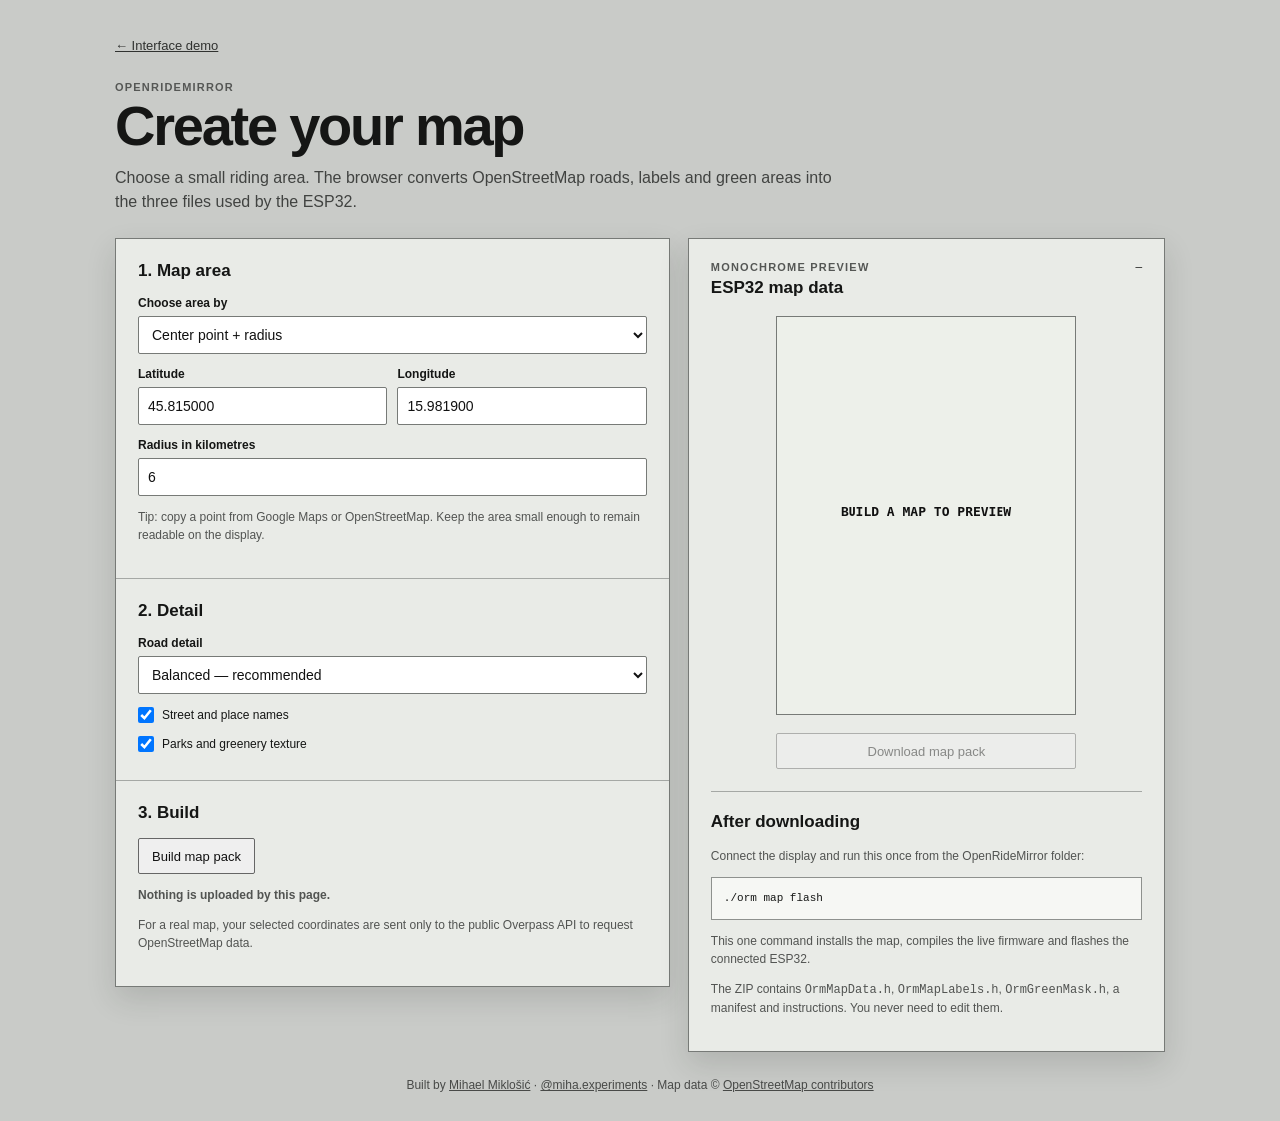
==== web-demo/map-builder.html @ 9146e2a1 "Add browser map builder and simple setup flow" ====
<!doctype html>
<html lang="en">
  <head>
    <meta charset="UTF-8" />
    <meta name="viewport" content="width=device-width, initial-scale=1" />
    <meta name="description" content="Generate an offline OpenRideMirror map pack directly in your browser." />
    <title>OpenRideMirror map builder</title>
    <link rel="stylesheet" href="map-builder.css" />
  </head>
  <body>
    <main>
      <header>
        <a class="back" href="index.html">← Interface demo</a>
        <p class="eyebrow">OpenRideMirror</p>
        <h1>Create your map</h1>
        <p>Choose a small riding area. The browser converts OpenStreetMap roads, labels and green areas into the three files used by the ESP32.</p>
      </header>

      <div class="layout">
        <form id="builder" novalidate>
          <section>
            <h2>1. Map area</h2>
            <label for="area-type">Choose area by</label>
            <select id="area-type">
              <option value="center-radius">Center point + radius</option>
              <option value="bbox">Bounding box</option>
              <option value="sample">Built-in Jarun sample (works offline)</option>
            </select>

            <div id="center-options">
              <div class="two-columns">
                <div><label for="latitude">Latitude</label><input id="latitude" type="number" step="0.000001" value="45.815000" /></div>
                <div><label for="longitude">Longitude</label><input id="longitude" type="number" step="0.000001" value="15.981900" /></div>
              </div>
              <label for="radius">Radius in kilometres</label>
              <input id="radius" type="number" min="0.5" max="15" step="0.5" value="6" />
            </div>

            <div id="bbox-options" hidden>
              <div class="two-columns">
                <div><label for="south">South</label><input id="south" type="number" step="0.000001" value="45.750000" /></div>
                <div><label for="west">West</label><input id="west" type="number" step="0.000001" value="15.900000" /></div>
                <div><label for="north">North</label><input id="north" type="number" step="0.000001" value="45.820000" /></div>
                <div><label for="east">East</label><input id="east" type="number" step="0.000001" value="16.000000" /></div>
              </div>
            </div>
            <p class="hint">Tip: copy a point from Google Maps or OpenStreetMap. Keep the area small enough to remain readable on the display.</p>
          </section>

          <section>
            <h2>2. Detail</h2>
            <label for="preset">Road detail</label>
            <select id="preset">
              <option value="minimal">Minimal</option>
              <option value="balanced" selected>Balanced — recommended</option>
              <option value="detailed">Detailed</option>
            </select>
            <label class="check"><input id="labels" type="checkbox" checked /> Street and place names</label>
            <label class="check"><input id="green" type="checkbox" checked /> Parks and greenery texture</label>
          </section>

          <section>
            <h2>3. Build</h2>
            <button id="build" type="submit">Build map pack</button>
            <p id="status" class="status" aria-live="polite">Nothing is uploaded by this page.</p>
            <p class="hint">For a real map, your selected coordinates are sent only to the public Overpass API to request OpenStreetMap data.</p>
          </section>
        </form>

        <aside>
          <div class="preview-heading">
            <div><p class="eyebrow">Monochrome preview</p><h2>ESP32 map data</h2></div>
            <span id="size">—</span>
          </div>
          <canvas id="preview" width="300" height="400" aria-label="Generated map preview"></canvas>
          <button id="download" type="button" disabled>Download map pack</button>

          <div class="next">
            <h2>After downloading</h2>
            <p>Connect the display and run this once from the OpenRideMirror folder:</p>
            <pre><code>./orm map flash</code></pre>
            <p>This one command installs the map, compiles the live firmware and flashes the connected ESP32.</p>
            <p>The ZIP contains <code>OrmMapData.h</code>, <code>OrmMapLabels.h</code>, <code>OrmGreenMask.h</code>, a manifest and instructions. You never need to edit them.</p>
          </div>
        </aside>
      </div>

      <footer>
        Built by <a href="https://mihaelmiklosic.com">Mihael Miklošić</a>
        · <a href="https://www.instagram.com/miha.experiments/">@miha.experiments</a>
        · Map data © <a href="https://www.openstreetmap.org/copyright">OpenStreetMap contributors</a>
      </footer>
    </main>
    <script src="map-builder.js"></script>
  </body>
</html>
---- web-demo/map-builder.css ----
:root { color-scheme: light; font-family: Arial, Helvetica, sans-serif; color: #151615; background: #c9cbc8; }
* { box-sizing: border-box; }
body { min-width: 320px; min-height: 100vh; margin: 0; background: #c9cbc8; }
main { width: min(1050px, calc(100% - 28px)); margin: 0 auto; padding: 36px 0 26px; }
header { max-width: 720px; margin-bottom: 24px; }
.back { display: inline-block; margin-bottom: 28px; color: #303230; font-size: 13px; }
.eyebrow { margin: 0 0 5px; color: #555755; font-size: 11px; font-weight: 700; letter-spacing: .11em; text-transform: uppercase; }
h1 { margin: 0 0 12px; font-size: clamp(34px, 6vw, 56px); line-height: 1; letter-spacing: -.04em; }
header > p:last-child { margin: 0; color: #414341; font-size: 16px; line-height: 1.5; }
.layout { display: grid; grid-template-columns: minmax(0, 1fr) minmax(340px, .86fr); gap: 18px; align-items: start; }
form, aside { border: 1px solid #777a77; background: #e9ebe7; box-shadow: 0 12px 28px rgb(30 32 30 / 14%); }
section { padding: 22px; border-bottom: 1px solid #a5a8a5; }
section:last-child { border-bottom: 0; }
h2 { margin: 0 0 15px; font-size: 17px; }
label { display: block; margin: 13px 0 6px; font-size: 12px; font-weight: 700; }
select, input[type="number"] { width: 100%; min-height: 38px; padding: 7px 9px; border: 1px solid #777a77; border-radius: 2px; color: #111; background: #fff; font: 14px Arial, Helvetica, sans-serif; }
.two-columns { display: grid; grid-template-columns: repeat(2, minmax(0, 1fr)); gap: 0 10px; }
.check { display: flex; align-items: center; gap: 8px; font-weight: 400; }
.check input { width: 16px; height: 16px; margin: 0; }
.hint, .status, .next p { color: #525452; font-size: 12px; line-height: 1.5; }
.status { min-height: 18px; margin-bottom: 0; font-weight: 700; }
.status.error { color: #8d1717; }
button { min-height: 36px; padding: 0 13px; border: 1px solid #666; border-radius: 2px; color: #111; background: #efefef; font: 13px Arial, Helvetica, sans-serif; cursor: pointer; }
button:hover:not(:disabled) { background: #fff; }
button:active:not(:disabled) { background: #d7d7d7; }
button:disabled { cursor: not-allowed; opacity: .45; }
button:focus-visible, select:focus-visible, input:focus-visible, a:focus-visible { outline: 2px solid #111; outline-offset: 2px; }
aside { position: sticky; top: 18px; padding: 22px; }
.preview-heading { display: flex; justify-content: space-between; align-items: start; gap: 12px; }
.preview-heading h2 { margin-bottom: 0; }
#size { font: 11px ui-monospace, SFMono-Regular, Menlo, monospace; }
#preview { display: block; width: min(100%, 300px); height: auto; margin: 18px auto; border: 1px solid #777a77; background: #edf0ea; image-rendering: pixelated; }
#download { display: block; width: min(100%, 300px); margin: 0 auto; }
.next { margin-top: 22px; padding-top: 20px; border-top: 1px solid #a5a8a5; }
.next pre { overflow: auto; padding: 12px; border: 1px solid #8e918e; background: #f6f7f4; font: 11px/1.55 ui-monospace, SFMono-Regular, Menlo, monospace; }
code { font-family: ui-monospace, SFMono-Regular, Menlo, monospace; }
footer { padding-top: 24px; color: #484a48; font-size: 12px; line-height: 1.6; text-align: center; }
footer a { color: inherit; }
@media (max-width: 760px) { main { width: min(100% - 18px, 620px); padding-top: 22px; } .layout { grid-template-columns: 1fr; } aside { position: static; } }
@media (max-width: 420px) { section, aside { padding: 17px; } .two-columns { grid-template-columns: 1fr; gap: 0; } }
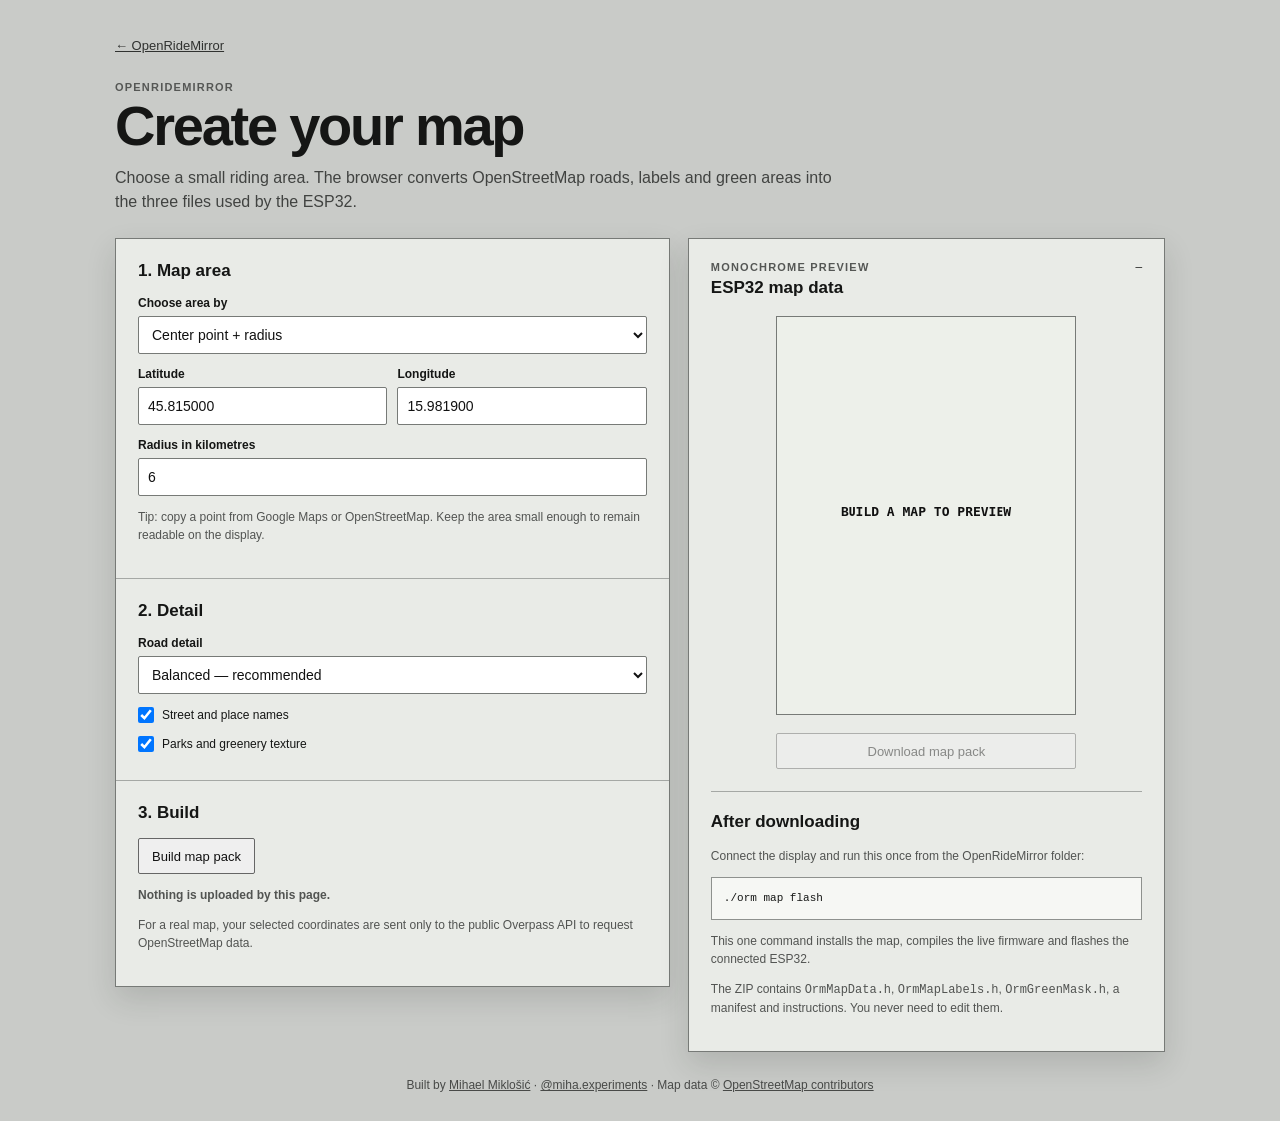
==== commit 5571e505: "Explain Garmin data flow and add project FAQ" ====
--- a/web-demo/map-builder.html
+++ b/web-demo/map-builder.html
@@ -10,7 +10,7 @@
   <body>
     <main>
       <header>
-        <a class="back" href="index.html">← Interface demo</a>
+        <a class="back" href="index.html">← OpenRideMirror</a>
         <p class="eyebrow">OpenRideMirror</p>
         <h1>Create your map</h1>
         <p>Choose a small riding area. The browser converts OpenStreetMap roads, labels and green areas into the three files used by the ESP32.</p>
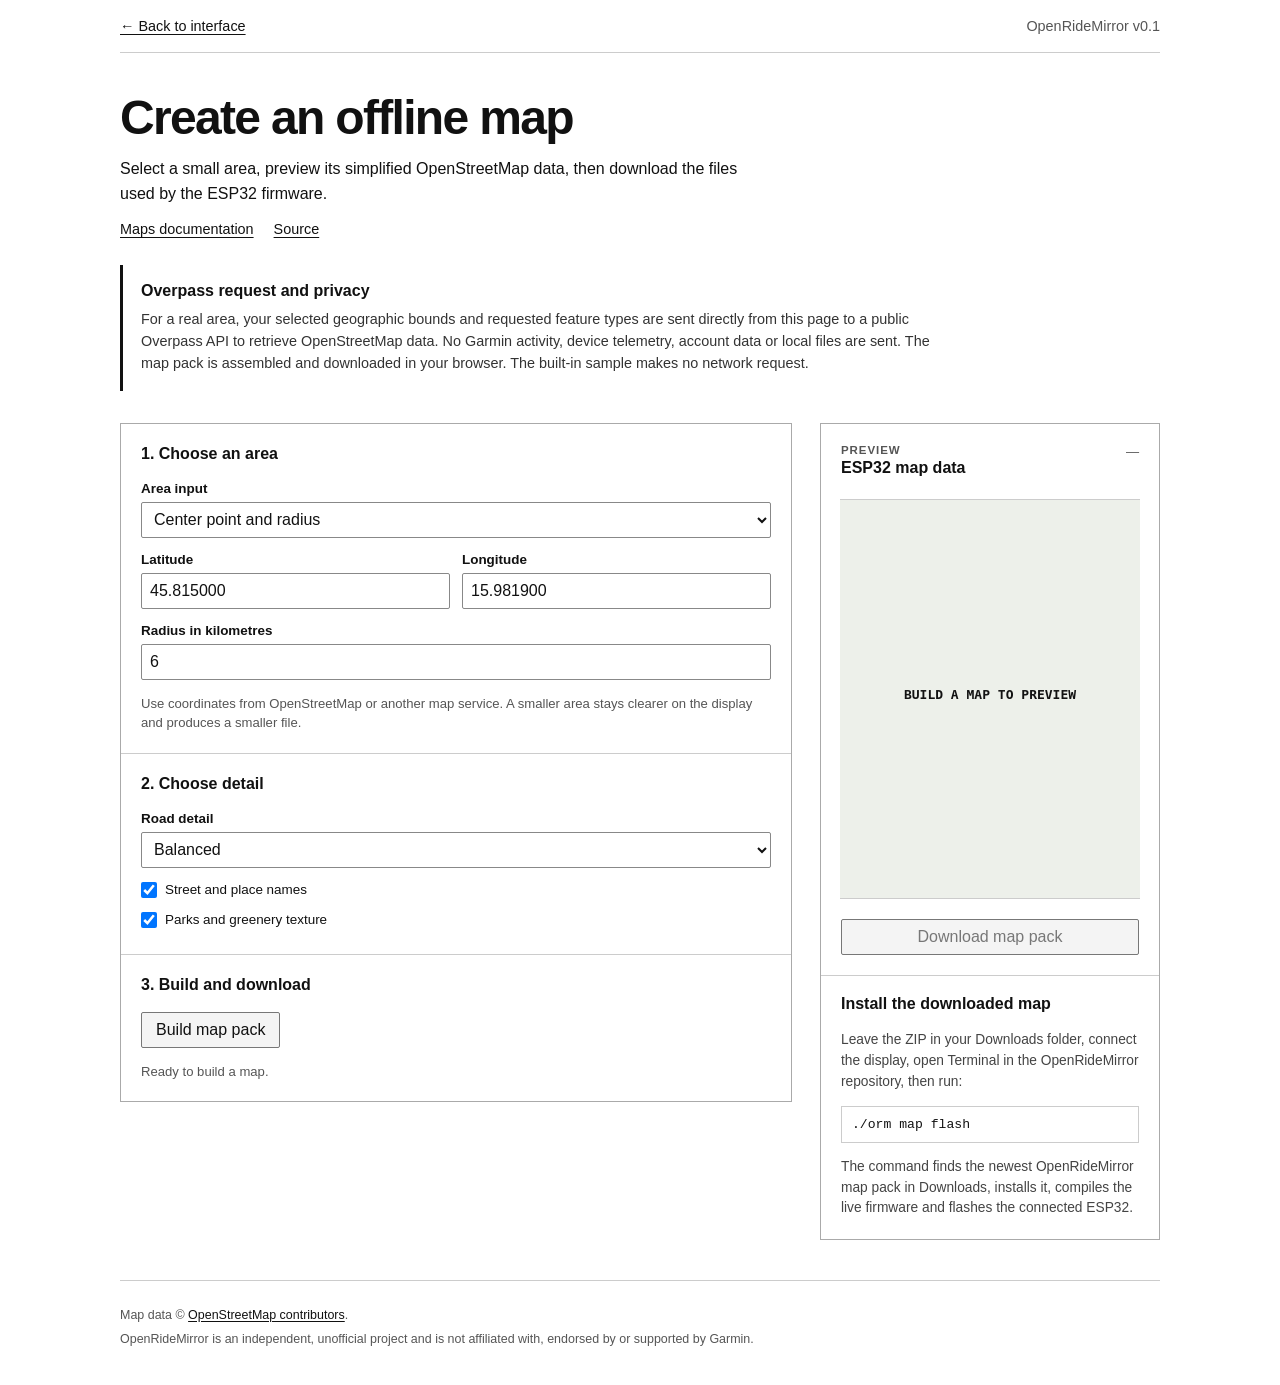
==== commit fb614e37: "Simplify project layout and public demo" ====
--- a/web-demo/map-builder.html
+++ b/web-demo/map-builder.html
@@ -3,34 +3,52 @@
   <head>
     <meta charset="UTF-8" />
     <meta name="viewport" content="width=device-width, initial-scale=1" />
-    <meta name="description" content="Generate an offline OpenRideMirror map pack directly in your browser." />
-    <title>OpenRideMirror map builder</title>
+    <meta name="description" content="Create an offline OpenRideMirror map pack in the browser." />
+    <title>OpenRideMirror v0.1 — Map builder</title>
     <link rel="stylesheet" href="map-builder.css" />
   </head>
   <body>
+    <header class="site-header">
+      <a href="index.html">← Back to interface</a>
+      <span>OpenRideMirror v0.1</span>
+    </header>
+
     <main>
-      <header>
-        <a class="back" href="index.html">← OpenRideMirror</a>
-        <p class="eyebrow">OpenRideMirror</p>
-        <h1>Create your map</h1>
-        <p>Choose a small riding area. The browser converts OpenStreetMap roads, labels and green areas into the three files used by the ESP32.</p>
+      <header class="page-header">
+        <h1>Create an offline map</h1>
+        <p>Select a small area, preview its simplified OpenStreetMap data, then download the files used by the ESP32 firmware.</p>
+        <nav class="reference-links" aria-label="Map builder references">
+          <a href="https://github.com/mihaelmiklosic/OpenRideMirror/blob/main/docs/maps.md">Maps documentation</a>
+          <a href="https://github.com/mihaelmiklosic/OpenRideMirror">Source</a>
+        </nav>
       </header>
+
+      <section class="privacy-note" aria-labelledby="privacy-title">
+        <h2 id="privacy-title">Overpass request and privacy</h2>
+        <p>For a real area, your selected geographic bounds and requested feature types are sent directly from this page to a public Overpass API to retrieve OpenStreetMap data. No Garmin activity, device telemetry, account data or local files are sent. The map pack is assembled and downloaded in your browser. The built-in sample makes no network request.</p>
+      </section>
 
       <div class="layout">
         <form id="builder" novalidate>
           <section>
-            <h2>1. Map area</h2>
-            <label for="area-type">Choose area by</label>
+            <h2>1. Choose an area</h2>
+            <label for="area-type">Area input</label>
             <select id="area-type">
-              <option value="center-radius">Center point + radius</option>
+              <option value="center-radius">Center point and radius</option>
               <option value="bbox">Bounding box</option>
-              <option value="sample">Built-in Jarun sample (works offline)</option>
+              <option value="sample">Built-in Jarun sample (offline)</option>
             </select>
 
             <div id="center-options">
               <div class="two-columns">
-                <div><label for="latitude">Latitude</label><input id="latitude" type="number" step="0.000001" value="45.815000" /></div>
-                <div><label for="longitude">Longitude</label><input id="longitude" type="number" step="0.000001" value="15.981900" /></div>
+                <div>
+                  <label for="latitude">Latitude</label>
+                  <input id="latitude" type="number" step="0.000001" value="45.815000" />
+                </div>
+                <div>
+                  <label for="longitude">Longitude</label>
+                  <input id="longitude" type="number" step="0.000001" value="15.981900" />
+                </div>
               </div>
               <label for="radius">Radius in kilometres</label>
               <input id="radius" type="number" min="0.5" max="15" step="0.5" value="6" />
@@ -38,21 +56,34 @@
 
             <div id="bbox-options" hidden>
               <div class="two-columns">
-                <div><label for="south">South</label><input id="south" type="number" step="0.000001" value="45.750000" /></div>
-                <div><label for="west">West</label><input id="west" type="number" step="0.000001" value="15.900000" /></div>
-                <div><label for="north">North</label><input id="north" type="number" step="0.000001" value="45.820000" /></div>
-                <div><label for="east">East</label><input id="east" type="number" step="0.000001" value="16.000000" /></div>
+                <div>
+                  <label for="south">South</label>
+                  <input id="south" type="number" step="0.000001" value="45.750000" />
+                </div>
+                <div>
+                  <label for="west">West</label>
+                  <input id="west" type="number" step="0.000001" value="15.900000" />
+                </div>
+                <div>
+                  <label for="north">North</label>
+                  <input id="north" type="number" step="0.000001" value="45.820000" />
+                </div>
+                <div>
+                  <label for="east">East</label>
+                  <input id="east" type="number" step="0.000001" value="16.000000" />
+                </div>
               </div>
             </div>
-            <p class="hint">Tip: copy a point from Google Maps or OpenStreetMap. Keep the area small enough to remain readable on the display.</p>
+
+            <p class="hint">Use coordinates from OpenStreetMap or another map service. A smaller area stays clearer on the display and produces a smaller file.</p>
           </section>
 
           <section>
-            <h2>2. Detail</h2>
+            <h2>2. Choose detail</h2>
             <label for="preset">Road detail</label>
             <select id="preset">
               <option value="minimal">Minimal</option>
-              <option value="balanced" selected>Balanced — recommended</option>
+              <option value="balanced" selected>Balanced</option>
               <option value="detailed">Detailed</option>
             </select>
             <label class="check"><input id="labels" type="checkbox" checked /> Street and place names</label>
@@ -60,37 +91,38 @@
           </section>
 
           <section>
-            <h2>3. Build</h2>
+            <h2>3. Build and download</h2>
             <button id="build" type="submit">Build map pack</button>
-            <p id="status" class="status" aria-live="polite">Nothing is uploaded by this page.</p>
-            <p class="hint">For a real map, your selected coordinates are sent only to the public Overpass API to request OpenStreetMap data.</p>
+            <p id="status" class="status" aria-live="polite">Ready to build a map.</p>
           </section>
         </form>
 
         <aside>
           <div class="preview-heading">
-            <div><p class="eyebrow">Monochrome preview</p><h2>ESP32 map data</h2></div>
+            <div>
+              <p class="eyebrow">Preview</p>
+              <h2>ESP32 map data</h2>
+            </div>
             <span id="size">—</span>
           </div>
-          <canvas id="preview" width="300" height="400" aria-label="Generated map preview"></canvas>
+          <canvas id="preview" width="300" height="400" aria-label="Generated monochrome map preview"></canvas>
           <button id="download" type="button" disabled>Download map pack</button>
 
-          <div class="next">
-            <h2>After downloading</h2>
-            <p>Connect the display and run this once from the OpenRideMirror folder:</p>
+          <section class="next">
+            <h2>Install the downloaded map</h2>
+            <p>Leave the ZIP in your Downloads folder, connect the display, open Terminal in the OpenRideMirror repository, then run:</p>
             <pre><code>./orm map flash</code></pre>
-            <p>This one command installs the map, compiles the live firmware and flashes the connected ESP32.</p>
-            <p>The ZIP contains <code>OrmMapData.h</code>, <code>OrmMapLabels.h</code>, <code>OrmGreenMask.h</code>, a manifest and instructions. You never need to edit them.</p>
-          </div>
+            <p>The command finds the newest OpenRideMirror map pack in Downloads, installs it, compiles the live firmware and flashes the connected ESP32.</p>
+          </section>
         </aside>
       </div>
 
       <footer>
-        Built by <a href="https://mihaelmiklosic.com">Mihael Miklošić</a>
-        · <a href="https://www.instagram.com/miha.experiments/">@miha.experiments</a>
-        · Map data © <a href="https://www.openstreetmap.org/copyright">OpenStreetMap contributors</a>
+        <p>Map data © <a href="https://www.openstreetmap.org/copyright">OpenStreetMap contributors</a>.</p>
+        <p>OpenRideMirror is an independent, unofficial project and is not affiliated with, endorsed by or supported by Garmin.</p>
       </footer>
     </main>
+
     <script src="map-builder.js"></script>
   </body>
 </html>
--- a/web-demo/map-builder.css
+++ b/web-demo/map-builder.css
@@ -1,40 +1,312 @@
-:root { color-scheme: light; font-family: Arial, Helvetica, sans-serif; color: #151615; background: #c9cbc8; }
-* { box-sizing: border-box; }
-body { min-width: 320px; min-height: 100vh; margin: 0; background: #c9cbc8; }
-main { width: min(1050px, calc(100% - 28px)); margin: 0 auto; padding: 36px 0 26px; }
-header { max-width: 720px; margin-bottom: 24px; }
-.back { display: inline-block; margin-bottom: 28px; color: #303230; font-size: 13px; }
-.eyebrow { margin: 0 0 5px; color: #555755; font-size: 11px; font-weight: 700; letter-spacing: .11em; text-transform: uppercase; }
-h1 { margin: 0 0 12px; font-size: clamp(34px, 6vw, 56px); line-height: 1; letter-spacing: -.04em; }
-header > p:last-child { margin: 0; color: #414341; font-size: 16px; line-height: 1.5; }
-.layout { display: grid; grid-template-columns: minmax(0, 1fr) minmax(340px, .86fr); gap: 18px; align-items: start; }
-form, aside { border: 1px solid #777a77; background: #e9ebe7; box-shadow: 0 12px 28px rgb(30 32 30 / 14%); }
-section { padding: 22px; border-bottom: 1px solid #a5a8a5; }
-section:last-child { border-bottom: 0; }
-h2 { margin: 0 0 15px; font-size: 17px; }
-label { display: block; margin: 13px 0 6px; font-size: 12px; font-weight: 700; }
-select, input[type="number"] { width: 100%; min-height: 38px; padding: 7px 9px; border: 1px solid #777a77; border-radius: 2px; color: #111; background: #fff; font: 14px Arial, Helvetica, sans-serif; }
-.two-columns { display: grid; grid-template-columns: repeat(2, minmax(0, 1fr)); gap: 0 10px; }
-.check { display: flex; align-items: center; gap: 8px; font-weight: 400; }
-.check input { width: 16px; height: 16px; margin: 0; }
-.hint, .status, .next p { color: #525452; font-size: 12px; line-height: 1.5; }
-.status { min-height: 18px; margin-bottom: 0; font-weight: 700; }
-.status.error { color: #8d1717; }
-button { min-height: 36px; padding: 0 13px; border: 1px solid #666; border-radius: 2px; color: #111; background: #efefef; font: 13px Arial, Helvetica, sans-serif; cursor: pointer; }
-button:hover:not(:disabled) { background: #fff; }
-button:active:not(:disabled) { background: #d7d7d7; }
-button:disabled { cursor: not-allowed; opacity: .45; }
-button:focus-visible, select:focus-visible, input:focus-visible, a:focus-visible { outline: 2px solid #111; outline-offset: 2px; }
-aside { position: sticky; top: 18px; padding: 22px; }
-.preview-heading { display: flex; justify-content: space-between; align-items: start; gap: 12px; }
-.preview-heading h2 { margin-bottom: 0; }
-#size { font: 11px ui-monospace, SFMono-Regular, Menlo, monospace; }
-#preview { display: block; width: min(100%, 300px); height: auto; margin: 18px auto; border: 1px solid #777a77; background: #edf0ea; image-rendering: pixelated; }
-#download { display: block; width: min(100%, 300px); margin: 0 auto; }
-.next { margin-top: 22px; padding-top: 20px; border-top: 1px solid #a5a8a5; }
-.next pre { overflow: auto; padding: 12px; border: 1px solid #8e918e; background: #f6f7f4; font: 11px/1.55 ui-monospace, SFMono-Regular, Menlo, monospace; }
-code { font-family: ui-monospace, SFMono-Regular, Menlo, monospace; }
-footer { padding-top: 24px; color: #484a48; font-size: 12px; line-height: 1.6; text-align: center; }
-footer a { color: inherit; }
-@media (max-width: 760px) { main { width: min(100% - 18px, 620px); padding-top: 22px; } .layout { grid-template-columns: 1fr; } aside { position: static; } }
-@media (max-width: 420px) { section, aside { padding: 17px; } .two-columns { grid-template-columns: 1fr; gap: 0; } }
+:root {
+  color: #111;
+  background: #fff;
+  font-family: -apple-system, BlinkMacSystemFont, "Segoe UI", sans-serif;
+  font-synthesis: none;
+}
+
+* {
+  box-sizing: border-box;
+}
+
+html,
+body {
+  margin: 0;
+  background: #fff;
+  color: #111;
+}
+
+a {
+  color: #111;
+  text-underline-offset: 0.18em;
+}
+
+a:hover {
+  text-decoration-thickness: 2px;
+}
+
+.site-header {
+  display: flex;
+  justify-content: space-between;
+  gap: 24px;
+  width: min(100% - 32px, 1040px);
+  margin: 0 auto;
+  padding: 18px 0;
+  border-bottom: 1px solid #ccc;
+  font-size: 0.9rem;
+}
+
+.site-header span {
+  color: #555;
+}
+
+main {
+  width: min(100% - 32px, 1040px);
+  margin: 0 auto;
+  padding: 40px 0 32px;
+}
+
+.page-header {
+  max-width: 720px;
+}
+
+h1,
+h2,
+p {
+  margin-top: 0;
+}
+
+h1 {
+  margin-bottom: 14px;
+  font-size: clamp(2rem, 6vw, 3rem);
+  line-height: 1.05;
+  letter-spacing: -0.035em;
+}
+
+h2 {
+  margin-bottom: 16px;
+  font-size: 1rem;
+  line-height: 1.3;
+}
+
+.page-header > p {
+  max-width: 650px;
+  margin-bottom: 14px;
+  line-height: 1.55;
+}
+
+.reference-links {
+  display: flex;
+  flex-wrap: wrap;
+  gap: 10px 20px;
+  font-size: 0.9rem;
+}
+
+.privacy-note {
+  max-width: 820px;
+  margin: 28px 0 32px;
+  padding: 16px 0 16px 18px;
+  border-left: 3px solid #111;
+}
+
+.privacy-note h2 {
+  margin-bottom: 6px;
+}
+
+.privacy-note p {
+  margin: 0;
+  color: #333;
+  font-size: 0.9rem;
+  line-height: 1.55;
+}
+
+.layout {
+  display: grid;
+  grid-template-columns: minmax(0, 1fr) 340px;
+  gap: 28px;
+  align-items: start;
+}
+
+form,
+aside {
+  border: 1px solid #aaa;
+  background: #fff;
+}
+
+form > section,
+aside > * {
+  padding: 20px;
+}
+
+form > section + section,
+aside > * + * {
+  border-top: 1px solid #ccc;
+}
+
+label {
+  display: block;
+  margin: 14px 0 6px;
+  font-size: 0.84rem;
+  font-weight: 650;
+}
+
+select,
+input,
+button {
+  font: inherit;
+}
+
+select,
+input[type="number"] {
+  width: 100%;
+  min-height: 36px;
+  padding: 6px 8px;
+  border: 1px solid #888;
+  border-radius: 2px;
+  background: #fff;
+  color: #111;
+}
+
+.two-columns {
+  display: grid;
+  grid-template-columns: repeat(2, minmax(0, 1fr));
+  gap: 0 12px;
+}
+
+.check {
+  display: flex;
+  align-items: center;
+  gap: 8px;
+  font-weight: 400;
+}
+
+.check input {
+  width: 16px;
+  height: 16px;
+  margin: 0;
+}
+
+.hint,
+.status {
+  margin: 14px 0 0;
+  color: #555;
+  font-size: 0.82rem;
+  line-height: 1.5;
+}
+
+button {
+  appearance: auto;
+  min-height: 36px;
+  padding: 6px 14px;
+  border: 1px solid #777;
+  border-radius: 2px;
+  background: #f4f4f4;
+  color: #111;
+  cursor: pointer;
+}
+
+button:hover:not(:disabled) {
+  background: #e9e9e9;
+}
+
+button:disabled {
+  color: #777;
+  cursor: not-allowed;
+}
+
+button:focus-visible,
+select:focus-visible,
+input:focus-visible,
+a:focus-visible {
+  outline: 2px solid #111;
+  outline-offset: 2px;
+}
+
+.preview-heading {
+  display: flex;
+  align-items: flex-start;
+  justify-content: space-between;
+  gap: 16px;
+}
+
+.preview-heading h2 {
+  margin: 2px 0 0;
+}
+
+.eyebrow {
+  margin: 0;
+  color: #555;
+  font-size: 0.72rem;
+  font-weight: 650;
+  letter-spacing: 0.08em;
+  text-transform: uppercase;
+}
+
+#size {
+  color: #555;
+  font-size: 0.82rem;
+}
+
+#preview {
+  display: block;
+  width: 300px;
+  height: 400px;
+  max-width: 100%;
+  margin: 0 auto;
+  padding: 0;
+  border-top: 1px solid #ccc;
+  border-bottom: 1px solid #ccc;
+  background: #fff;
+}
+
+#download {
+  display: block;
+  width: calc(100% - 40px);
+  margin: 20px;
+}
+
+.next {
+  padding-top: 18px;
+}
+
+.next p {
+  color: #444;
+  font-size: 0.86rem;
+  line-height: 1.5;
+}
+
+.next p:last-child {
+  margin-bottom: 0;
+}
+
+pre {
+  overflow-x: auto;
+  margin: 10px 0 14px;
+  padding: 10px;
+  border: 1px solid #ccc;
+  background: #fff;
+  font-size: 0.82rem;
+}
+
+footer {
+  margin-top: 40px;
+  padding-top: 20px;
+  border-top: 1px solid #ccc;
+  color: #555;
+  font-size: 0.78rem;
+  line-height: 1.5;
+}
+
+footer p {
+  margin: 5px 0;
+}
+
+@media (max-width: 800px) {
+  .layout {
+    grid-template-columns: 1fr;
+  }
+
+  aside {
+    width: min(100%, 420px);
+  }
+}
+
+@media (max-width: 480px) {
+  .site-header,
+  main {
+    width: min(100% - 24px, 1040px);
+  }
+
+  .site-header {
+    flex-direction: column;
+    gap: 6px;
+  }
+
+  main {
+    padding-top: 30px;
+  }
+
+  .two-columns {
+    grid-template-columns: 1fr;
+  }
+}
